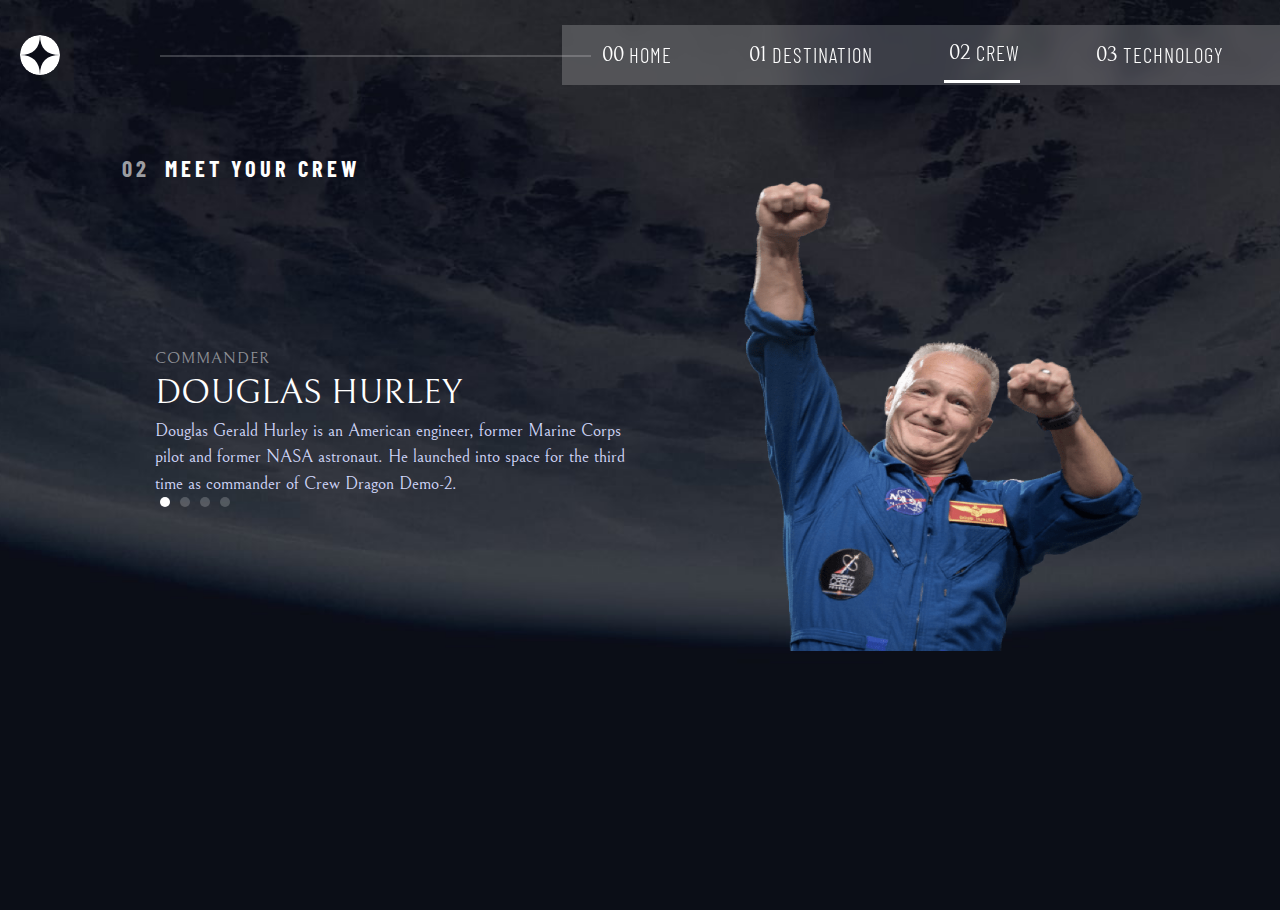
==== starter-code/crew/crew-commander.html @ a81ce0de "my space landing page" ====
<!DOCTYPE html>
<html lang="en">
<head>
  <meta charset="UTF-8">
  <meta name="viewport" content="width=device-width, initial-scale=1.0">

  <link rel="icon" type="image/png" sizes="32x32" href="./assets/favicon-32x32.png">
  <link rel="stylesheet" href="../shared/shared.css">
  <link rel="stylesheet" href="crew.css">
  <title>Frontend Mentor | Space tourism website</title>
</head>
<body>
  <header class="nav-container">
    <nav class="nav-bar">
      <div class="nav-logo"></div>

      <div class="btn-container" onclick="myFunction()">
        <div class="bar1"></div>
        <div class="bar2"></div>
        <div class="bar3"></div>
      </div>
      <ul class="nav-ul">
        <li><a href="../home/home.html" ><span>00</span>HOME</a></li>
        <li><a href="../destination/destination-moon.html"><span>01</span>DESTINATION</a></li>
        <li><a href="#" class="active"><span>02</span>CREW</a></li>
        <li><a href="../technology/tech.html"><span>03</span>TECHNOLOGY</a></li>
      </ul>
    </nav>
  </header>

  <main>
    <h3 class="sec-title"><span>02</span>MEET YOUR CREW</h3>

    <section class="section">
      <div class="crew-img">
        <img class="crew-image" src="../assets/crew/image-douglas-hurley.png" alt="crew-commander">
      </div>
      <div class="texts">
        <div class="btn-grp">
          <button href="#" class="active button"></button>
          <button class="button" href="#"></button>
          <button class="button" href="#"></button>
          <button class="button" href="#"></button>
        </div>

        <div class="text-box">
          <h5>COMMANDER</h5>
          <h2>DOUGLAS HURLEY</h2>
          <p> Douglas Gerald Hurley is an American engineer, former Marine Corps pilot 
            and former NASA astronaut. He launched into space for the third time as 
            commander of Crew Dragon Demo-2.</p>
        </div>
      </div>
    </section>

  </main>





  <script src="../shared/shared.js"></script>
</body>
</html>
---- starter-code/shared/shared.css ----
@import url('https://fonts.googleapis.com/css2?family=Barlow+Condensed:ital,wght@0,100;0,200;1,100;1,200&family=Bellefair&display=swap');


:root{
    --clr-dark: 11, 13, 23;
    --clr-light: 208, 214, 249;
    --clr-white: 255, 255, 255;
}

*, *::after, *::before{
    margin: 0;
    padding: 0;
    box-sizing: border-box;
}

body{
    overflow-x: hidden;
   background-color: rgba(var(--clr-dark));
}
/*mobile nav-bar*/
/*menu toggle*/
.btn-container{
    display: inline-block;
    cursor: pointer;
    z-index: 3;
}

.bar1, .bar2, .bar3{
    width: 22px;
    height: 3px;
    background-color: white;
    margin: 5px 0;
    transition: 0.45s;
}

.change .bar1{
    transform: rotate(-45deg) translate(-11px, 6px);
}

.change .bar2{
opacity: 0;
}

.change .bar3{
    transform: rotate(45deg) translate(-5px, 0px);
}
/*end of menu toggle*/


.nav-ul{
    list-style: none;
    display: block;
    height: 100vh;
    width: 70%;
    position: absolute;
    right: 0;
    top: 0;
    background-color: rgba(255, 255, 255, .3);
    backdrop-filter: blur(1rem);
    padding: 90px 15px 0;
    margin-top: 0;
    transform: translateX(100%);
    transition: .5s ease;
    z-index: 2;
    font-family: 'Barlow Condensed', sans-serif;


}

ul.change{
    transform: translateX(0%); 
}

.nav-ul li{
    margin: 34px 0;
    display: block;
}
.nav-ul a{
    color: white;
    text-decoration: none;
    font-size: 1.7rem;
    font-weight: 500;
    letter-spacing: 3px;
    cursor: pointer;

}
.nav-ul a span{
    margin: 0 9px;
    font-family: 'Bellefair', serif;
    font-weight: 600;
    letter-spacing: 2px;
}
.nav-bar{
    display: flex;
    align-items: center;
    justify-content: space-between;
    padding: 15px 15px;
    overflow-x: hidden;
}
.nav-logo{
    height: 35px;
    width: 35px;
    background: url("../assets/shared/logo.svg") center/contain no-repeat;
    border-radius: 50%;
}

/*end of mobile nav-bar*/

 /*the titles*/
.sec-title{
    font-size: 1.4rem;
    letter-spacing: 4px;
    font-family: 'Barlow Condensed', sans-serif;
    text-align: center;
}
.sec-title span{
    margin-right: 15px;
    color: rgba(255, 255, 255, .6);
}

@media only screen and (min-width:560px) {
    .btn-container{
        display: none;
    }

    .nav-bar{
        padding: 15px 0px 0 35px;
        align-items: center;
    }
    .nav-ul{
        display: flex;
        align-items: center;
        justify-content: center;
        height: 60px;
        max-width: 550px;
        width: 75%;
        position: absolute;
        right: 0;
        top: 0;
        padding: 0;
        margin: 0;
        transform: none;
        transition: .5s ease;
        z-index: 2;
        padding-left: 20px;
        background-color: rgba(255, 255, 255, .1);
        backdrop-filter: blur(.1rem);
    }

   

    .nav-ul li{
        display: inline-block;
        margin: 0 13px;
    }
    .nav-ul a{
        color: white;
        font-size: 1.2rem;
        font-weight: 500;
        letter-spacing: 1.5px;
        transition: .4s ease all;
        padding-bottom: 17px;
        
    }
    .nav-ul a.active{
        border-bottom: 3px solid white;
    }

    .nav-ul a:hover, 
    .nav-ul a:focus{
        border-bottom: 3px solid rgba(var(--clr-white), .7);
    }

    .nav-ul a span{
    display: none;
    }

    .nav-logo{
        height: 40px;
        width: 40px;
        background: url("../assets/shared/logo.svg") center/contain no-repeat;
        border-radius: 50%;
    }
    /*end of nav section*/

    /*the titles*/
    .sec-title{
        text-align: left;
    }
    
}

@media only screen and (min-width:950px) {
    .nav-container{
        margin: 10px 0;
        padding-left: 20px;
    }

     .nav-bar{
        padding: 15px 0px;
    }

    .nav-ul li{
        margin: 18px 10px 5px;
        padding-bottom: 0;
    }


    .nav-ul{
        display: flex;
        align-items: center;
        height: 60px;
        max-width: 70%;
        width: 57%;
        position: relative;
        right: 0;
        top: 0;
        padding: 0 20px 0 0;
        margin: 0;
        transform: none;
        transition: .5s ease;
        z-index: 2;
        background-color: rgba(255, 255, 255, .2);
        backdrop-filter: blur(.5rem);
        justify-content: space-around;
    }

    .nav-ul::after{
        content: "";
        width: 60%;
        height: 2px;
        position: absolute;
        top: 30px;
        right: 96%;
        background-color: rgba(255, 255, 255, .2);
    }
    
    .nav-ul a{
        font-size: 1.3rem;
        padding-bottom: 15px;
        letter-spacing: 1px;
        font-weight: 300;
        margin-left: 0;
        display: flex;
        justify-content: center;
        align-items: center;
    }

    .nav-ul a span{
        display: inline-block;
        margin: 0 5px;
        border-bottom: none;
        font-size: 1.4rem;
        letter-spacing: 0;
        font-weight: 500;
        }
    /*the titles*/
        .sec-title{
            text-align: left;
            padding-left: 1.4rem;
        }
}
---- starter-code/crew/crew.css ----
@import url('https://fonts.googleapis.com/css2?family=Barlow+Condensed:ital,wght@0,100;0,200;1,100;1,200&family=Bellefair&display=swap');

body{
    color: white;
    background: url("../assets/crew/background-crew-mobile.jpg") bottom/cover no-repeat rgba(var(--clr-dark));
    margin: 0;
    padding: 0;
    min-height: 100vh;
}

.section{
    padding: 20px 0 0;
}
.crew-img{
    margin: 0 auto;
    display: flex;
    justify-content: center;
    align-items: center;
    border-bottom: 2px solid rgba(255, 255, 255,.2);
}
.crew-image{
    width: 250.12px;
    height: 280px;
    margin: 0 auto;
}

.btn-grp{
    margin: 0 auto;
    display: flex;
    justify-content: center;
    align-items: center;
}
.button{
    width: 10px;
    height: 10px;
    border-radius: 50%;
    margin: 0 5px;
    border: none;
    outline: none;
    padding: 0;
    background-color: rgba(255, 255, 255,.2);
    transition: .5s ease background-color;
    cursor: pointer;
}
.button.active{
    background-color: white;
}

.button:hover,
.button:focus{
    background-color: rgba(255, 255, 255,.5);
}

.texts{
    margin: 30px auto 0;
    padding: 0 10px;
}
.text-box{
    text-align: center;

}

.text-box h5{
    font-family: 'Bellefair', serif;
    font-size: .9rem;
    font-weight: 200;
    letter-spacing: 1px;
    color: rgba(255, 255, 255,.5);
    margin: 20px auto 5px;
}
.text-box h2{
    font-family: 'Bellefair', serif;
    font-size: 2rem;
    font-weight: 200;
    letter-spacing: 0px;
    margin-top:0;
}

.text-box p{
    font-size: 1rem;
    font-family: 'Bellefair', serif;
    color: rgba(var(--clr-light));
}

@media only screen and (min-width: 560px){
    body{
        color: white;
        background: url("../assets/crew/background-crew-tablet.jpg") bottom/cover no-repeat rgba(var(--clr-dark));
    }
    

    .sec-title{
        padding-left: 2.6rem;
        padding-top: 2rem;
        margin-bottom: 0;
    }
    .section{
        display: flex;
        flex-direction: column-reverse;
        max-width: 500px;
        margin: 0 auto;
        padding-top: 0;
    }
    .texts{
        display: flex;
        flex-direction: column-reverse;
    }
    .text-box{
        padding-top: 0;
        margin-top: 0;
    }
    .text-box h5{
        font-size: 1rem;
    }
    .text-box h2{
        font-size: 2.2rem;
        margin-bottom: 5px;
    }

    .text-box p{
        font-size: 1.1rem;
        line-height: 1.5;
    }
    .btn-grp{
        margin-top: 1rem;
    }
    .crew-img{
        margin: 3rem auto 0;
        display: flex;
        justify-content: center;
        align-items: center;
        border-bottom:none;
    }
    .crew-image{
        width: 400.12px;
        height: 400px;
        margin: 0 auto;
    }

}

@media only screen and (min-width: 950px){
    body{
        color: white;
        background: url("../assets/crew/background-crew-desktop.jpg") bottom/cover no-repeat rgba(var(--clr-dark));
        height: 100vh;
        overflow: hidden;
        margin-bottom: 0;
        padding-bottom: 0;
    }
    main{
        height: max-content;
        margin-bottom: 0;
        position: relative;
        top: 5%;
    }
    
    .section{
        max-width: 1100px;
        display: flex;
        flex-direction: row-reverse;
        justify-content: space-between;
        margin: 0 auto;
    }

    .texts{
        max-width: 45%;
        text-align: left;
        margin-bottom: 9rem;
    }
    .text-box{
        text-align: left;
    }
    .btn-grp{
        display:flex;
        justify-content: flex-start;
        margin: 0;
    }

    .crew-img{
        margin: 0;
        width: 45%;
    }
    .crew-image{
        width: 400px;
        height: 470px;
    }
    .sec-title{
        margin-left: 5rem;
        padding-top: 0rem;
        margin-bottom: 0;
    }
}
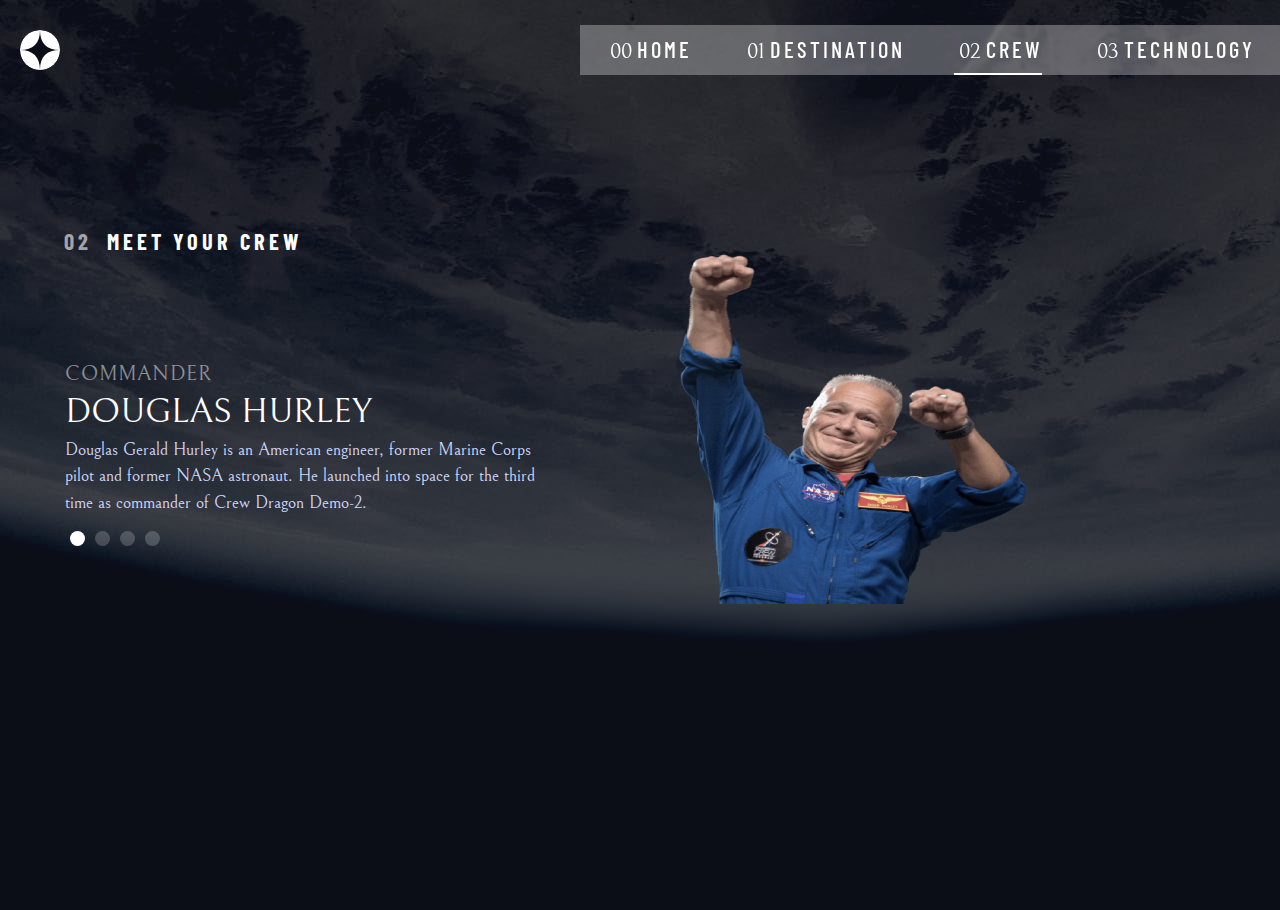
==== commit dc82dbf5: "updated" ====
--- a/starter-code/crew/crew-commander.html
+++ b/starter-code/crew/crew-commander.html
@@ -5,6 +5,7 @@
   <meta name="viewport" content="width=device-width, initial-scale=1.0">
 
   <link rel="icon" type="image/png" sizes="32x32" href="./assets/favicon-32x32.png">
+  <link rel="stylesheet" href="../cssresets.css">
   <link rel="stylesheet" href="../shared/shared.css">
   <link rel="stylesheet" href="crew.css">
   <title>Frontend Mentor | Space tourism website</title>
@@ -20,7 +21,7 @@
         <div class="bar3"></div>
       </div>
       <ul class="nav-ul">
-        <li><a href="../home/home.html" ><span>00</span>HOME</a></li>
+        <li><a href="../../index.html" ><span>00</span>HOME</a></li>
         <li><a href="../destination/destination-moon.html"><span>01</span>DESTINATION</a></li>
         <li><a href="#" class="active"><span>02</span>CREW</a></li>
         <li><a href="../technology/tech.html"><span>03</span>TECHNOLOGY</a></li>
@@ -37,16 +38,16 @@
       </div>
       <div class="texts">
         <div class="btn-grp">
-          <button href="#" class="active button"></button>
+          <button href="#" class="activ button"></button>
           <button class="button" href="#"></button>
           <button class="button" href="#"></button>
           <button class="button" href="#"></button>
         </div>
 
         <div class="text-box">
-          <h5>COMMANDER</h5>
-          <h2>DOUGLAS HURLEY</h2>
-          <p> Douglas Gerald Hurley is an American engineer, former Marine Corps pilot 
+          <h5 class="role">COMMANDER</h5>
+          <h2 class="name">DOUGLAS HURLEY</h2>
+          <p class="bio"> Douglas Gerald Hurley is an American engineer, former Marine Corps pilot 
             and former NASA astronaut. He launched into space for the third time as 
             commander of Crew Dragon Demo-2.</p>
         </div>
@@ -60,5 +61,7 @@
 
 
   <script src="../shared/shared.js"></script>
+  <script src="crew.js"></script>
+
 </body>
 </html>--- a/starter-code/shared/shared.css
+++ b/starter-code/shared/shared.css
@@ -12,7 +12,13 @@
     padding: 0;
     box-sizing: border-box;
 }
-
+html,
+body {
+    height: 100%;
+}
+section{
+    margin: 0 auto;
+}
 body{
     overflow-x: hidden;
    background-color: rgba(var(--clr-dark));
@@ -49,26 +55,25 @@
 
 .nav-ul{
     list-style: none;
-    display: block;
+    transform: translateX(100%);
     height: 100vh;
     width: 70%;
     position: absolute;
     right: 0;
     top: 0;
-    background-color: rgba(255, 255, 255, .3);
-    backdrop-filter: blur(1rem);
+    background-color: rgba(169, 169, 169, 1);
     padding: 90px 15px 0;
     margin-top: 0;
-    transform: translateX(100%);
-    transition: .5s ease;
+    transition: .5s ease all;
     z-index: 2;
     font-family: 'Barlow Condensed', sans-serif;
+    overflow: hidden;
 
 
 }
 
 ul.change{
-    transform: translateX(0%); 
+    transform: translateX(0);
 }
 
 .nav-ul li{
@@ -78,8 +83,8 @@
 .nav-ul a{
     color: white;
     text-decoration: none;
-    font-size: 1.7rem;
-    font-weight: 500;
+    font-size: 1.8rem;
+    font-weight: 600;
     letter-spacing: 3px;
     cursor: pointer;
 
@@ -130,10 +135,10 @@
     .nav-ul{
         display: flex;
         align-items: center;
-        justify-content: center;
+        justify-content: space-around;
         height: 60px;
-        max-width: 550px;
-        width: 75%;
+        min-width: 450px;
+        max-width: 600px;
         position: absolute;
         right: 0;
         top: 0;
@@ -155,9 +160,9 @@
     }
     .nav-ul a{
         color: white;
-        font-size: 1.2rem;
+        font-size: 1.3rem;
         font-weight: 500;
-        letter-spacing: 1.5px;
+        /* letter-spacing: 1.5px;  */
         transition: .4s ease all;
         padding-bottom: 17px;
         
@@ -201,49 +206,38 @@
     }
 
     .nav-ul li{
-        margin: 18px 10px 5px;
-        padding-bottom: 0;
+        margin: auto 15px;
+        /* padding-bottom: 0; */
     }
 
 
     .nav-ul{
         display: flex;
         align-items: center;
-        height: 60px;
-        max-width: 70%;
-        width: 57%;
-        position: relative;
-        right: 0;
-        top: 0;
-        padding: 0 20px 0 0;
-        margin: 0;
-        transform: none;
+        height: 50px;
+        min-width: 700px;
+        max-width: 600px;
+        position: initial;
+        padding: 0;
+        margin: 0; 
         transition: .5s ease;
-        z-index: 2;
-        background-color: rgba(255, 255, 255, .2);
-        backdrop-filter: blur(.5rem);
-        justify-content: space-around;
-    }
-
-    .nav-ul::after{
+        background-color: rgba(255, 255, 255, .3);
+    }
+
+    /* .nav-ul::after{
         content: "";
-        width: 60%;
+        min-width: 60%;
         height: 2px;
         position: absolute;
-        top: 30px;
+        top: 25px;
         right: 96%;
-        background-color: rgba(255, 255, 255, .2);
-    }
-    
+        background-color: rgba(255, 255, 255, .3);
+    }
+     */
     .nav-ul a{
-        font-size: 1.3rem;
-        padding-bottom: 15px;
-        letter-spacing: 1px;
-        font-weight: 300;
-        margin-left: 0;
-        display: flex;
-        justify-content: center;
-        align-items: center;
+        font-size: 1.4rem;
+        padding-bottom: 11px;
+
     }
 
     .nav-ul a span{
--- a/starter-code/crew/crew.css
+++ b/starter-code/crew/crew.css
@@ -5,11 +5,10 @@
     background: url("../assets/crew/background-crew-mobile.jpg") bottom/cover no-repeat rgba(var(--clr-dark));
     margin: 0;
     padding: 0;
-    min-height: 100vh;
 }
 
 .section{
-    padding: 20px 0 0;
+    padding: 20px 0 1rem;
 }
 .crew-img{
     margin: 0 auto;
@@ -31,8 +30,8 @@
     align-items: center;
 }
 .button{
-    width: 10px;
-    height: 10px;
+    width: 15px;
+    height: 15px;
     border-radius: 50%;
     margin: 0 5px;
     border: none;
@@ -42,7 +41,7 @@
     transition: .5s ease background-color;
     cursor: pointer;
 }
-.button.active{
+.button.activ{
     background-color: white;
 }
 
@@ -62,7 +61,7 @@
 
 .text-box h5{
     font-family: 'Bellefair', serif;
-    font-size: .9rem;
+    font-size: 1rem;
     font-weight: 200;
     letter-spacing: 1px;
     color: rgba(255, 255, 255,.5);
@@ -86,6 +85,7 @@
     body{
         color: white;
         background: url("../assets/crew/background-crew-tablet.jpg") bottom/cover no-repeat rgba(var(--clr-dark));
+        overflow-x: hidden;
     }
     
 
@@ -110,7 +110,7 @@
         margin-top: 0;
     }
     .text-box h5{
-        font-size: 1rem;
+        font-size: 1.3rem;
     }
     .text-box h2{
         font-size: 2.2rem;
@@ -132,8 +132,8 @@
         border-bottom:none;
     }
     .crew-image{
-        width: 400.12px;
-        height: 400px;
+        width: 350px;
+        height: 350px;
         margin: 0 auto;
     }
 
@@ -149,24 +149,25 @@
         padding-bottom: 0;
     }
     main{
-        height: max-content;
-        margin-bottom: 0;
-        position: relative;
-        top: 5%;
+        /* margin-bottom: 0;*/
+        /* top: 5%; */
+        position: relative; 
+        bottom: -10%;
+        margin-top: 3rem;
+        max-width: 1100px;
     }
     
     .section{
         max-width: 1100px;
-        display: flex;
+        /* display: flex; */
         flex-direction: row-reverse;
-        justify-content: space-between;
-        margin: 0 auto;
+        align-items: center;
     }
 
     .texts{
         max-width: 45%;
         text-align: left;
-        margin-bottom: 9rem;
+        margin-bottom: 0rem;
     }
     .text-box{
         text-align: left;
@@ -174,7 +175,7 @@
     .btn-grp{
         display:flex;
         justify-content: flex-start;
-        margin: 0;
+        margin: 15px 0 0;
     }
 
     .crew-img{
@@ -182,12 +183,15 @@
         width: 45%;
     }
     .crew-image{
-        width: 400px;
-        height: 470px;
+        width: 350px;
+        height: 350px;
     }
     .sec-title{
-        margin-left: 5rem;
+        /* margin-left: 5rem;
         padding-top: 0rem;
-        margin-bottom: 0;
+        margin-bottom: 0; */
+        margin: 0;
+        padding: 0;
+        margin-left: 4rem;
     }
 }